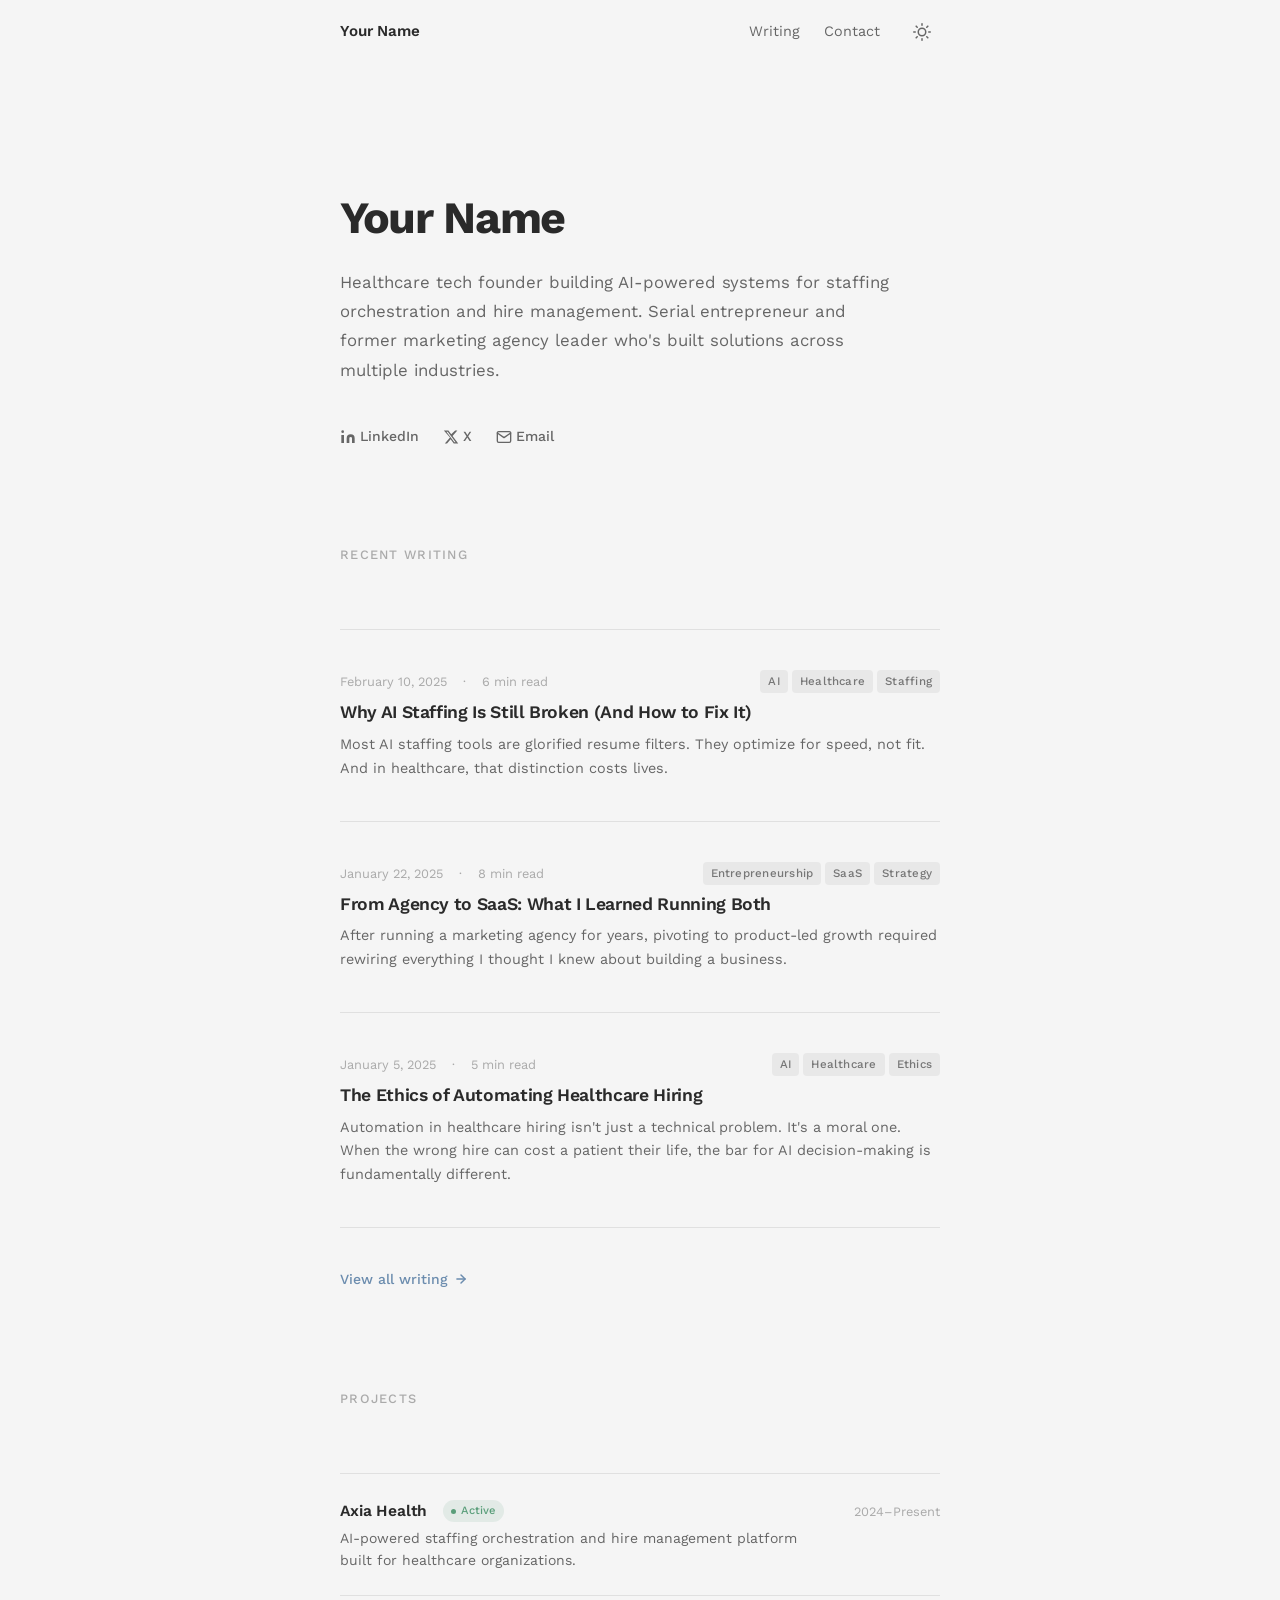
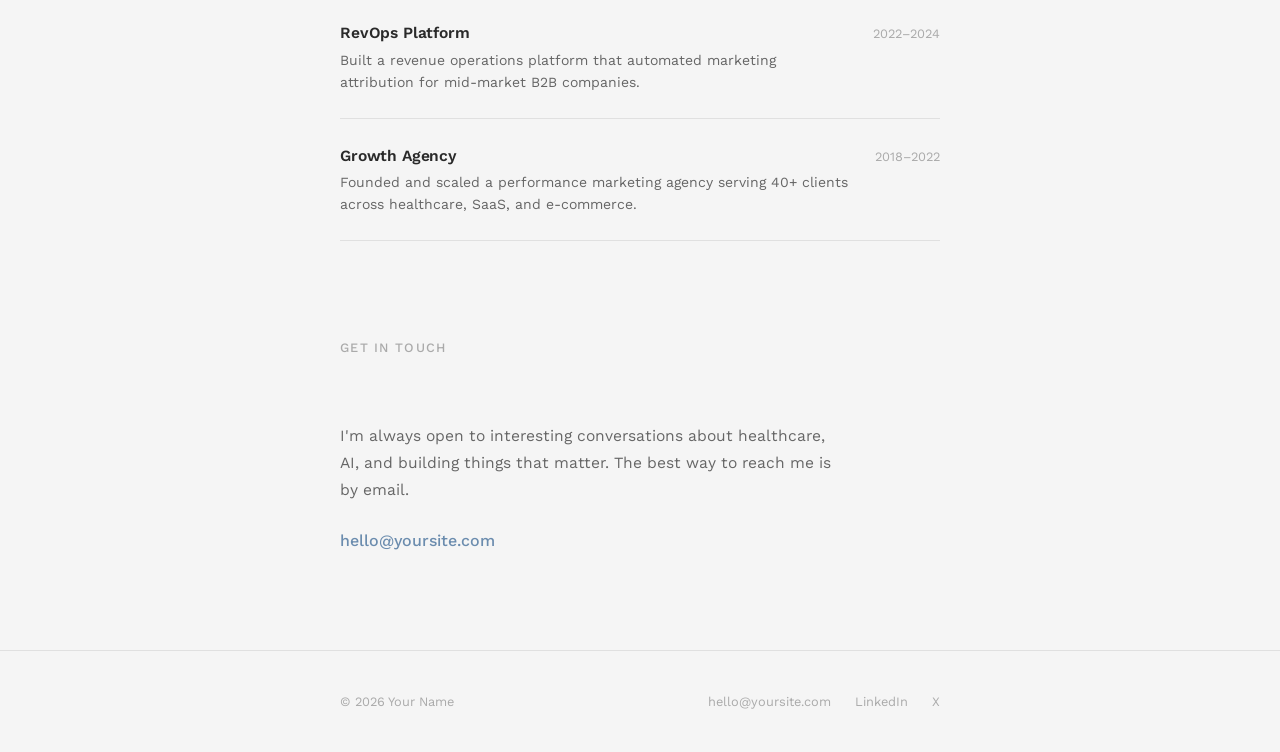
==== index.html @ 127fb951 "Initial commit: static personal website Static HTML/CSS/JS personal site with blog posts, dark/light" ====
<!DOCTYPE html>
<html lang="en" data-theme="dark">
<head>
  <meta charset="UTF-8" />
  <meta name="viewport" content="width=device-width, initial-scale=1.0" />
  <title>Your Name — Healthcare Tech Founder</title>
  <meta name="description" content="Healthcare tech founder building AI-powered systems for staffing orchestration and hire management. Serial entrepreneur and thought leader." />
  <meta property="og:title" content="Your Name — Healthcare Tech Founder" />
  <meta property="og:description" content="Healthcare tech founder building AI-powered systems for staffing orchestration and hire management." />
  <meta property="og:type" content="website" />
  <meta property="og:url" content="https://yoursite.com" />
  <meta name="twitter:card" content="summary" />
  <meta name="twitter:title" content="Your Name — Healthcare Tech Founder" />
  <meta name="twitter:description" content="Healthcare tech founder building AI-powered systems for staffing orchestration and hire management." />
  <link rel="preconnect" href="https://fonts.googleapis.com" />
  <link rel="preconnect" href="https://fonts.gstatic.com" crossorigin />
  <link href="https://fonts.googleapis.com/css2?family=Work+Sans:ital,wght@0,300;0,400;0,500;0,600;0,700;1,400&display=swap" rel="stylesheet" />
  <link rel="stylesheet" href="css/style.css" />
  <link rel="alternate" type="application/rss+xml" title="Your Name — Writing" href="/rss.xml" />
</head>
<body>

  <!-- HEADER -->
  <header class="site-header" id="site-header">
    <div class="header-inner">
      <a href="index.html" class="site-logo" aria-label="Home">Your Name</a>
      <nav class="site-nav" aria-label="Main navigation">
        <a href="writing.html" class="nav-link">Writing</a>
        <a href="#contact" class="nav-link">Contact</a>
        <button
          class="theme-toggle"
          id="theme-toggle"
          aria-label="Toggle dark/light mode"
          title="Toggle theme"
        >
          <span class="theme-icon theme-icon--moon" aria-hidden="true">
            <svg xmlns="http://www.w3.org/2000/svg" width="18" height="18" viewBox="0 0 24 24" fill="none" stroke="currentColor" stroke-width="2" stroke-linecap="round" stroke-linejoin="round"><path d="M21 12.79A9 9 0 1 1 11.21 3 7 7 0 0 0 21 12.79z"/></svg>
          </span>
          <span class="theme-icon theme-icon--sun" aria-hidden="true">
            <svg xmlns="http://www.w3.org/2000/svg" width="18" height="18" viewBox="0 0 24 24" fill="none" stroke="currentColor" stroke-width="2" stroke-linecap="round" stroke-linejoin="round"><circle cx="12" cy="12" r="5"/><line x1="12" y1="1" x2="12" y2="3"/><line x1="12" y1="21" x2="12" y2="23"/><line x1="4.22" y1="4.22" x2="5.64" y2="5.64"/><line x1="18.36" y1="18.36" x2="19.78" y2="19.78"/><line x1="1" y1="12" x2="3" y2="12"/><line x1="21" y1="12" x2="23" y2="12"/><line x1="4.22" y1="19.78" x2="5.64" y2="18.36"/><line x1="18.36" y1="5.64" x2="19.78" y2="4.22"/></svg>
          </span>
        </button>
      </nav>
    </div>
  </header>

  <!-- MAIN CONTENT -->
  <main class="main-content">

    <!-- HERO / ABOUT -->
    <section class="section section--hero" aria-labelledby="hero-name">
      <div class="container">
        <h1 class="hero-name" id="hero-name">Your Name</h1>
        <p class="hero-bio">
          Healthcare tech founder building AI-powered systems for staffing orchestration 
          and hire management. Serial entrepreneur and former marketing agency leader who's 
          built solutions across multiple industries.
        </p>
        <div class="social-links" aria-label="Social links">
          <a href="https://linkedin.com" class="social-link" target="_blank" rel="noopener noreferrer" aria-label="LinkedIn profile">
            <svg xmlns="http://www.w3.org/2000/svg" width="16" height="16" viewBox="0 0 24 24" fill="currentColor" aria-hidden="true"><path d="M16 8a6 6 0 0 1 6 6v7h-4v-7a2 2 0 0 0-2-2 2 2 0 0 0-2 2v7h-4v-7a6 6 0 0 1 6-6z"/><rect x="2" y="9" width="4" height="12"/><circle cx="4" cy="4" r="2"/></svg>
            LinkedIn
          </a>
          <a href="https://x.com" class="social-link" target="_blank" rel="noopener noreferrer" aria-label="X (Twitter) profile">
            <svg xmlns="http://www.w3.org/2000/svg" width="16" height="16" viewBox="0 0 24 24" fill="currentColor" aria-hidden="true"><path d="M18.244 2.25h3.308l-7.227 8.26 8.502 11.24H16.17l-4.714-6.231-5.401 6.231H2.746l7.73-8.835L1.254 2.25H8.08l4.253 5.622zm-1.161 17.52h1.833L7.084 4.126H5.117z"/></svg>
            X
          </a>
          <a href="mailto:hello@yoursite.com" class="social-link" aria-label="Send email">
            <svg xmlns="http://www.w3.org/2000/svg" width="16" height="16" viewBox="0 0 24 24" fill="none" stroke="currentColor" stroke-width="2" stroke-linecap="round" stroke-linejoin="round" aria-hidden="true"><path d="M4 4h16c1.1 0 2 .9 2 2v12c0 1.1-.9 2-2 2H4c-1.1 0-2-.9-2-2V6c0-1.1.9-2 2-2z"/><polyline points="22,6 12,13 2,6"/></svg>
            Email
          </a>
        </div>
      </div>
    </section>

    <!-- WRITING SECTION -->
    <section class="section section--writing" aria-labelledby="writing-heading">
      <div class="container">
        <h2 class="section-heading" id="writing-heading">Recent Writing</h2>
        <div class="posts-grid" id="posts-grid" aria-label="Recent blog posts">
          <!-- Posts loaded dynamically via JS -->
          <div class="posts-loading" aria-live="polite">Loading posts…</div>
        </div>
        <a href="writing.html" class="view-all-link" aria-label="View all writing posts">
          View all writing 
          <svg xmlns="http://www.w3.org/2000/svg" width="14" height="14" viewBox="0 0 24 24" fill="none" stroke="currentColor" stroke-width="2.5" stroke-linecap="round" stroke-linejoin="round" aria-hidden="true"><line x1="5" y1="12" x2="19" y2="12"/><polyline points="12 5 19 12 12 19"/></svg>
        </a>
      </div>
    </section>

    <!-- PROJECTS SECTION -->
    <section class="section section--projects" aria-labelledby="projects-heading">
      <div class="container">
        <h2 class="section-heading" id="projects-heading">Projects</h2>
        <div class="projects-list" id="projects-list" aria-label="Projects list">
          <!-- Projects loaded dynamically via JS -->
        </div>
      </div>
    </section>

    <!-- CONTACT SECTION -->
    <section class="section section--contact" id="contact" aria-labelledby="contact-heading">
      <div class="container">
        <h2 class="section-heading" id="contact-heading">Get in Touch</h2>
        <p class="contact-text">
          I'm always open to interesting conversations about healthcare, AI, and building things that matter. 
          The best way to reach me is by email.
        </p>
        <a href="mailto:hello@yoursite.com" class="contact-email">hello@yoursite.com</a>
      </div>
    </section>

  </main>

  <!-- FOOTER -->
  <footer class="site-footer" aria-label="Site footer">
    <div class="container">
      <div class="footer-inner">
        <p class="footer-copy">© <span id="footer-year"></span> Your Name</p>
        <div class="footer-links" aria-label="Footer links">
          <a href="mailto:hello@yoursite.com" class="footer-link">hello@yoursite.com</a>
          <a href="https://linkedin.com" class="footer-link" target="_blank" rel="noopener noreferrer">LinkedIn</a>
          <a href="https://x.com" class="footer-link" target="_blank" rel="noopener noreferrer">X</a>
        </div>
      </div>
    </div>
  </footer>

  <script src="js/main.js"></script>
</body>
</html>
---- css/style.css ----
/* ============================================================
   VARIABLES & THEME
   ============================================================ */

:root {
  --font-family: 'Work Sans', system-ui, -apple-system, sans-serif;

  /* Spacing */
  --space-xs:  0.25rem;
  --space-sm:  0.5rem;
  --space-md:  1rem;
  --space-lg:  1.5rem;
  --space-xl:  2.5rem;
  --space-2xl: 4rem;
  --space-3xl: 6rem;

  /* Layout */
  --max-width: 680px;
  --header-height: 64px;

  /* Transitions */
  --transition-fast: 150ms ease;
  --transition-base: 250ms ease;

  /* Accent */
  --accent: #6b8cae;
  --accent-hover: #8aadc8;
}

/* DARK THEME (default) */
[data-theme="dark"] {
  --bg:           #1a1a1a;
  --bg-elevated:  #222222;
  --border:       #2e2e2e;
  --text-primary: #e8e8e8;
  --text-secondary: #888888;
  --text-muted:   #555555;
  --tag-bg:       #252525;
  --tag-text:     #999999;
  --hover-bg:     #202020;
}

/* LIGHT THEME */
[data-theme="light"] {
  --bg:           #f5f5f5;
  --bg-elevated:  #efefef;
  --border:       #e0e0e0;
  --text-primary: #2a2a2a;
  --text-secondary: #666666;
  --text-muted:   #aaaaaa;
  --tag-bg:       #e8e8e8;
  --tag-text:     #777777;
  --hover-bg:     #ebebeb;
}

/* ============================================================
   RESET & BASE
   ============================================================ */

*, *::before, *::after {
  box-sizing: border-box;
  margin: 0;
  padding: 0;
}

html {
  scroll-behavior: smooth;
  font-size: 16px;
}

body {
  font-family: var(--font-family);
  background-color: var(--bg);
  color: var(--text-primary);
  line-height: 1.65;
  -webkit-font-smoothing: antialiased;
  -moz-osx-font-smoothing: grayscale;
  transition: background-color var(--transition-base), color var(--transition-base);
  min-height: 100vh;
}

a {
  color: inherit;
  text-decoration: none;
}

img, svg {
  display: block;
  max-width: 100%;
}

ul, ol {
  list-style: none;
}

button {
  cursor: pointer;
  background: none;
  border: none;
  font-family: inherit;
}

/* ============================================================
   LAYOUT UTILITIES
   ============================================================ */

.container {
  max-width: var(--max-width);
  margin: 0 auto;
  padding: 0 var(--space-xl);
}

@media (max-width: 600px) {
  .container {
    padding: 0 var(--space-lg);
  }
}

/* ============================================================
   HEADER
   ============================================================ */

.site-header {
  position: sticky;
  top: 0;
  z-index: 100;
  height: var(--header-height);
  background-color: var(--bg);
  border-bottom: 1px solid transparent;
  transition: border-color var(--transition-base), background-color var(--transition-base), backdrop-filter var(--transition-base);
}

.site-header.scrolled {
  border-color: var(--border);
  background-color: color-mix(in srgb, var(--bg) 88%, transparent);
  backdrop-filter: blur(12px);
  -webkit-backdrop-filter: blur(12px);
}

.header-inner {
  max-width: var(--max-width);
  margin: 0 auto;
  padding: 0 var(--space-xl);
  height: 100%;
  display: flex;
  align-items: center;
  justify-content: space-between;
}

@media (max-width: 600px) {
  .header-inner {
    padding: 0 var(--space-lg);
  }
}

.site-logo {
  font-size: 0.95rem;
  font-weight: 600;
  color: var(--text-primary);
  letter-spacing: -0.01em;
  transition: color var(--transition-fast);
}

.site-logo:hover {
  color: var(--accent);
}

.site-nav {
  display: flex;
  align-items: center;
  gap: var(--space-lg);
}

.nav-link {
  font-size: 0.9rem;
  font-weight: 400;
  color: var(--text-secondary);
  transition: color var(--transition-fast);
  position: relative;
}

.nav-link:hover,
.nav-link.active {
  color: var(--text-primary);
}

/* Theme Toggle */
.theme-toggle {
  display: flex;
  align-items: center;
  justify-content: center;
  width: 36px;
  height: 36px;
  border-radius: 8px;
  color: var(--text-secondary);
  transition: color var(--transition-fast), background-color var(--transition-fast);
}

.theme-toggle:hover {
  color: var(--text-primary);
  background-color: var(--tag-bg);
}

.theme-toggle:focus-visible {
  outline: 2px solid var(--accent);
  outline-offset: 2px;
}

.theme-icon {
  display: flex;
  align-items: center;
  justify-content: center;
}

/* Show moon in dark mode, sun in light mode */
[data-theme="dark"] .theme-icon--sun  { display: none; }
[data-theme="dark"] .theme-icon--moon { display: flex; }
[data-theme="light"] .theme-icon--moon { display: none; }
[data-theme="light"] .theme-icon--sun  { display: flex; }

/* ============================================================
   MAIN CONTENT
   ============================================================ */

.main-content {
  padding-top: var(--space-2xl);
}

/* ============================================================
   SECTIONS
   ============================================================ */

.section {
  padding: var(--space-3xl) 0;
}

.section + .section {
  padding-top: 0;
}

.section--hero {
  padding-top: var(--space-2xl);
  padding-bottom: var(--space-3xl);
}

.section-heading {
  font-size: 0.8rem;
  font-weight: 500;
  letter-spacing: 0.1em;
  text-transform: uppercase;
  color: var(--text-muted);
  margin-bottom: var(--space-2xl);
}

/* ============================================================
   HERO
   ============================================================ */

.hero-name {
  font-size: clamp(2rem, 6vw, 2.8rem);
  font-weight: 700;
  letter-spacing: -0.03em;
  line-height: 1.15;
  color: var(--text-primary);
  margin-bottom: var(--space-lg);
}

.hero-bio {
  font-size: 1.05rem;
  font-weight: 400;
  color: var(--text-secondary);
  line-height: 1.75;
  max-width: 560px;
  margin-bottom: var(--space-xl);
}

.social-links {
  display: flex;
  align-items: center;
  gap: var(--space-lg);
  flex-wrap: wrap;
}

.social-link {
  display: inline-flex;
  align-items: center;
  gap: var(--space-xs);
  font-size: 0.875rem;
  font-weight: 500;
  color: var(--text-secondary);
  transition: color var(--transition-fast);
}

.social-link:hover {
  color: var(--accent);
}

.social-link svg {
  flex-shrink: 0;
}

/* ============================================================
   POST CARDS
   ============================================================ */

.posts-grid {
  display: flex;
  flex-direction: column;
  gap: 0;
}

.post-card {
  display: block;
  padding: var(--space-xl) 0;
  border-bottom: 1px solid var(--border);
  transition: none;
}

.post-card:first-child {
  border-top: 1px solid var(--border);
}

.post-card-inner {
  transition: opacity var(--transition-fast);
}

.post-card:hover .post-card-inner {
  opacity: 0.72;
}

.post-card-meta {
  display: flex;
  align-items: center;
  gap: var(--space-md);
  margin-bottom: var(--space-sm);
  flex-wrap: wrap;
}

.post-date {
  font-size: 0.8rem;
  color: var(--text-muted);
  font-weight: 400;
}

.post-read-time {
  font-size: 0.8rem;
  color: var(--text-muted);
  font-weight: 400;
}

.post-read-time::before {
  content: '·';
  margin-right: var(--space-md);
}

.post-tags {
  display: flex;
  align-items: center;
  gap: var(--space-xs);
  flex-wrap: wrap;
  margin-left: auto;
}

.post-tag {
  font-size: 0.72rem;
  font-weight: 500;
  color: var(--tag-text);
  background-color: var(--tag-bg);
  padding: 2px 8px;
  border-radius: 4px;
  letter-spacing: 0.02em;
}

.post-title {
  font-size: 1.1rem;
  font-weight: 600;
  color: var(--text-primary);
  letter-spacing: -0.02em;
  line-height: 1.35;
  margin-bottom: var(--space-sm);
  transition: color var(--transition-fast);
}

.post-card:hover .post-title {
  color: var(--accent);
}

.post-excerpt {
  font-size: 0.9rem;
  color: var(--text-secondary);
  line-height: 1.65;
}

/* View all link */
.view-all-link {
  display: inline-flex;
  align-items: center;
  gap: 6px;
  margin-top: var(--space-xl);
  font-size: 0.875rem;
  font-weight: 500;
  color: var(--accent);
  transition: color var(--transition-fast), gap var(--transition-fast);
}

.view-all-link:hover {
  color: var(--accent-hover);
  gap: 10px;
}

/* Loading state */
.posts-loading {
  color: var(--text-muted);
  font-size: 0.875rem;
  padding: var(--space-xl) 0;
}

/* ============================================================
   PROJECTS
   ============================================================ */

.projects-list {
  display: flex;
  flex-direction: column;
  gap: 0;
}

.project-item {
  display: flex;
  align-items: baseline;
  justify-content: space-between;
  padding: var(--space-lg) 0;
  border-bottom: 1px solid var(--border);
  gap: var(--space-lg);
  transition: opacity var(--transition-fast);
}

.project-item:first-child {
  border-top: 1px solid var(--border);
}

.project-left {
  flex: 1;
  min-width: 0;
}

.project-name-wrap {
  display: flex;
  align-items: center;
  gap: var(--space-sm);
  margin-bottom: 4px;
}

.project-name {
  font-size: 0.975rem;
  font-weight: 600;
  color: var(--text-primary);
  letter-spacing: -0.01em;
}

.project-link-icon {
  display: inline-flex;
  align-items: center;
  color: var(--text-muted);
  transition: color var(--transition-fast);
  flex-shrink: 0;
}

.project-item-link:hover .project-name {
  color: var(--accent);
}

.project-item-link:hover .project-link-icon {
  color: var(--accent);
}

.project-item-link {
  display: block;
  transition: opacity var(--transition-fast);
}

.project-description {
  font-size: 0.875rem;
  color: var(--text-secondary);
  line-height: 1.55;
}

.project-year {
  font-size: 0.8rem;
  color: var(--text-muted);
  font-weight: 400;
  white-space: nowrap;
  flex-shrink: 0;
}

.project-active-badge {
  display: inline-flex;
  align-items: center;
  gap: 5px;
  font-size: 0.7rem;
  font-weight: 500;
  color: #5a9e7a;
  background: rgba(90, 158, 122, 0.12);
  padding: 2px 8px;
  border-radius: 20px;
  margin-left: var(--space-sm);
  letter-spacing: 0.02em;
}

.project-active-badge::before {
  content: '';
  width: 5px;
  height: 5px;
  border-radius: 50%;
  background: #5a9e7a;
  flex-shrink: 0;
}

/* ============================================================
   CONTACT SECTION
   ============================================================ */

.section--contact {
  padding-bottom: var(--space-3xl);
}

.contact-text {
  font-size: 0.975rem;
  color: var(--text-secondary);
  line-height: 1.75;
  max-width: 500px;
  margin-bottom: var(--space-lg);
}

.contact-email {
  font-size: 1rem;
  font-weight: 500;
  color: var(--accent);
  transition: color var(--transition-fast);
}

.contact-email:hover {
  color: var(--accent-hover);
  text-decoration: underline;
  text-underline-offset: 3px;
}

/* ============================================================
   FOOTER
   ============================================================ */

.site-footer {
  border-top: 1px solid var(--border);
  padding: var(--space-xl) 0;
  background-color: var(--bg);
}

.footer-inner {
  display: flex;
  align-items: center;
  justify-content: space-between;
  gap: var(--space-md);
  flex-wrap: wrap;
}

.footer-copy {
  font-size: 0.8rem;
  color: var(--text-muted);
}

.footer-links {
  display: flex;
  align-items: center;
  gap: var(--space-lg);
}

.footer-link {
  font-size: 0.8rem;
  color: var(--text-muted);
  transition: color var(--transition-fast);
}

.footer-link:hover {
  color: var(--accent);
}

/* ============================================================
   BLOG POST PAGE
   ============================================================ */

.post-header {
  padding-top: var(--space-2xl);
  padding-bottom: var(--space-xl);
}

.back-link {
  display: inline-flex;
  align-items: center;
  gap: 6px;
  font-size: 0.875rem;
  color: var(--text-muted);
  margin-bottom: var(--space-2xl);
  transition: color var(--transition-fast);
}

.back-link:hover {
  color: var(--accent);
}

.back-link svg {
  transition: transform var(--transition-fast);
}

.back-link:hover svg {
  transform: translateX(-3px);
}

.post-header-title {
  font-size: clamp(1.6rem, 4vw, 2.2rem);
  font-weight: 700;
  letter-spacing: -0.03em;
  line-height: 1.2;
  color: var(--text-primary);
  margin-bottom: var(--space-lg);
}

.post-header-meta {
  display: flex;
  align-items: center;
  gap: var(--space-md);
  flex-wrap: wrap;
  color: var(--text-muted);
  font-size: 0.875rem;
}

.post-header-tags {
  display: flex;
  gap: var(--space-xs);
  margin-top: var(--space-md);
  flex-wrap: wrap;
}

/* Post Body */
.post-body {
  padding-bottom: var(--space-3xl);
}

.post-content {
  font-size: 1rem;
  line-height: 1.8;
  color: var(--text-secondary);
}

.post-content p {
  margin-bottom: var(--space-lg);
}

.post-content h2 {
  font-size: 1.35rem;
  font-weight: 650;
  letter-spacing: -0.02em;
  color: var(--text-primary);
  margin-top: var(--space-2xl);
  margin-bottom: var(--space-md);
  line-height: 1.3;
}

.post-content h3 {
  font-size: 1.1rem;
  font-weight: 600;
  letter-spacing: -0.01em;
  color: var(--text-primary);
  margin-top: var(--space-xl);
  margin-bottom: var(--space-sm);
  line-height: 1.4;
}

.post-content ul,
.post-content ol {
  margin-bottom: var(--space-lg);
  padding-left: var(--space-xl);
}

.post-content ul { list-style: disc; }
.post-content ol { list-style: decimal; }

.post-content li {
  margin-bottom: var(--space-sm);
}

.post-content strong {
  font-weight: 600;
  color: var(--text-primary);
}

.post-content em {
  font-style: italic;
}

.post-content a {
  color: var(--accent);
  text-decoration: underline;
  text-underline-offset: 3px;
  text-decoration-color: transparent;
  transition: text-decoration-color var(--transition-fast);
}

.post-content a:hover {
  text-decoration-color: var(--accent);
}

.post-content blockquote {
  border-left: 3px solid var(--border);
  padding-left: var(--space-lg);
  margin: var(--space-xl) 0;
  color: var(--text-secondary);
  font-style: italic;
}

.post-content code {
  font-family: 'SF Mono', 'Fira Code', 'Fira Mono', monospace;
  font-size: 0.875em;
  background: var(--tag-bg);
  padding: 2px 6px;
  border-radius: 4px;
  color: var(--text-primary);
}

.post-content pre {
  background: var(--bg-elevated);
  border: 1px solid var(--border);
  border-radius: 8px;
  padding: var(--space-lg);
  overflow-x: auto;
  margin: var(--space-xl) 0;
}

.post-content pre code {
  background: none;
  padding: 0;
  font-size: 0.875rem;
}

.post-divider {
  border: none;
  border-top: 1px solid var(--border);
  margin: var(--space-2xl) 0;
}

/* Share buttons */
.post-share {
  display: flex;
  align-items: center;
  gap: var(--space-md);
  flex-wrap: wrap;
  margin-bottom: var(--space-2xl);
}

.post-share-label {
  font-size: 0.8rem;
  font-weight: 500;
  color: var(--text-muted);
  letter-spacing: 0.05em;
  text-transform: uppercase;
}

.share-btn {
  display: inline-flex;
  align-items: center;
  gap: 6px;
  font-size: 0.8rem;
  font-weight: 500;
  color: var(--text-secondary);
  background: var(--tag-bg);
  border: 1px solid var(--border);
  padding: 6px 14px;
  border-radius: 6px;
  transition: color var(--transition-fast), background-color var(--transition-fast);
}

.share-btn:hover {
  color: var(--text-primary);
  background-color: var(--hover-bg);
}

.share-btn.copied {
  color: #5a9e7a;
}

/* Post navigation */
.post-nav {
  display: grid;
  grid-template-columns: 1fr 1fr;
  gap: var(--space-lg);
}

.post-nav-item {
  display: block;
  padding: var(--space-lg);
  border: 1px solid var(--border);
  border-radius: 8px;
  transition: border-color var(--transition-fast), background-color var(--transition-fast);
}

.post-nav-item:hover {
  border-color: var(--accent);
  background-color: var(--bg-elevated);
}

.post-nav-item--next {
  text-align: right;
}

.post-nav-label {
  font-size: 0.75rem;
  color: var(--text-muted);
  font-weight: 500;
  text-transform: uppercase;
  letter-spacing: 0.08em;
  display: block;
  margin-bottom: 4px;
}

.post-nav-title {
  font-size: 0.9rem;
  font-weight: 500;
  color: var(--text-primary);
  line-height: 1.4;
}

@media (max-width: 500px) {
  .post-nav {
    grid-template-columns: 1fr;
  }
  .post-nav-item--next {
    text-align: left;
  }
}

/* ============================================================
   WRITING ARCHIVE PAGE
   ============================================================ */

.archive-header {
  padding-top: var(--space-2xl);
  padding-bottom: var(--space-xl);
}

.archive-title {
  font-size: clamp(1.6rem, 4vw, 2.2rem);
  font-weight: 700;
  letter-spacing: -0.03em;
  color: var(--text-primary);
  margin-bottom: var(--space-md);
}

.archive-subtitle {
  font-size: 0.975rem;
  color: var(--text-secondary);
  line-height: 1.65;
}

/* Tag filter */
.tag-filter {
  display: flex;
  align-items: center;
  gap: var(--space-sm);
  flex-wrap: wrap;
  padding: var(--space-lg) 0;
  border-bottom: 1px solid var(--border);
  margin-bottom: var(--space-xl);
}

.tag-filter-label {
  font-size: 0.78rem;
  color: var(--text-muted);
  font-weight: 500;
  text-transform: uppercase;
  letter-spacing: 0.08em;
  margin-right: var(--space-xs);
}

.tag-filter-btn {
  font-size: 0.78rem;
  font-weight: 500;
  color: var(--tag-text);
  background: var(--tag-bg);
  padding: 4px 10px;
  border-radius: 4px;
  transition: color var(--transition-fast), background-color var(--transition-fast);
  letter-spacing: 0.02em;
}

.tag-filter-btn:hover,
.tag-filter-btn.active {
  color: var(--text-primary);
  background: var(--accent);
  color: #ffffff;
}

.archive-posts {
  padding-bottom: var(--space-3xl);
}

/* ============================================================
   FOCUS STYLES (Accessibility)
   ============================================================ */

a:focus-visible,
button:focus-visible {
  outline: 2px solid var(--accent);
  outline-offset: 3px;
  border-radius: 3px;
}

/* ============================================================
   ANIMATIONS
   ============================================================ */

@keyframes fadeInUp {
  from {
    opacity: 0;
    transform: translateY(16px);
  }
  to {
    opacity: 1;
    transform: translateY(0);
  }
}

.fade-in {
  animation: fadeInUp 0.4s ease both;
}

.fade-in-delay-1 { animation-delay: 0.05s; }
.fade-in-delay-2 { animation-delay: 0.1s; }
.fade-in-delay-3 { animation-delay: 0.15s; }
.fade-in-delay-4 { animation-delay: 0.2s; }

/* Respect reduced motion */
@media (prefers-reduced-motion: reduce) {
  *, *::before, *::after {
    animation-duration: 0.01ms !important;
    transition-duration: 0.01ms !important;
  }
}

/* ============================================================
   RESPONSIVE
   ============================================================ */

@media (max-width: 640px) {
  .section {
    padding: var(--space-2xl) 0;
  }

  .post-card-meta {
    flex-wrap: wrap;
    gap: var(--space-xs);
  }

  .post-tags {
    margin-left: 0;
    margin-top: var(--space-xs);
    width: 100%;
  }

  .project-item {
    flex-direction: column;
    gap: var(--space-xs);
  }

  .project-year {
    margin-top: 2px;
  }

  .tag-filter {
    gap: var(--space-xs);
  }

  .post-header-meta {
    flex-direction: column;
    align-items: flex-start;
    gap: var(--space-xs);
  }

  .footer-inner {
    flex-direction: column;
    align-items: flex-start;
    gap: var(--space-md);
  }
}
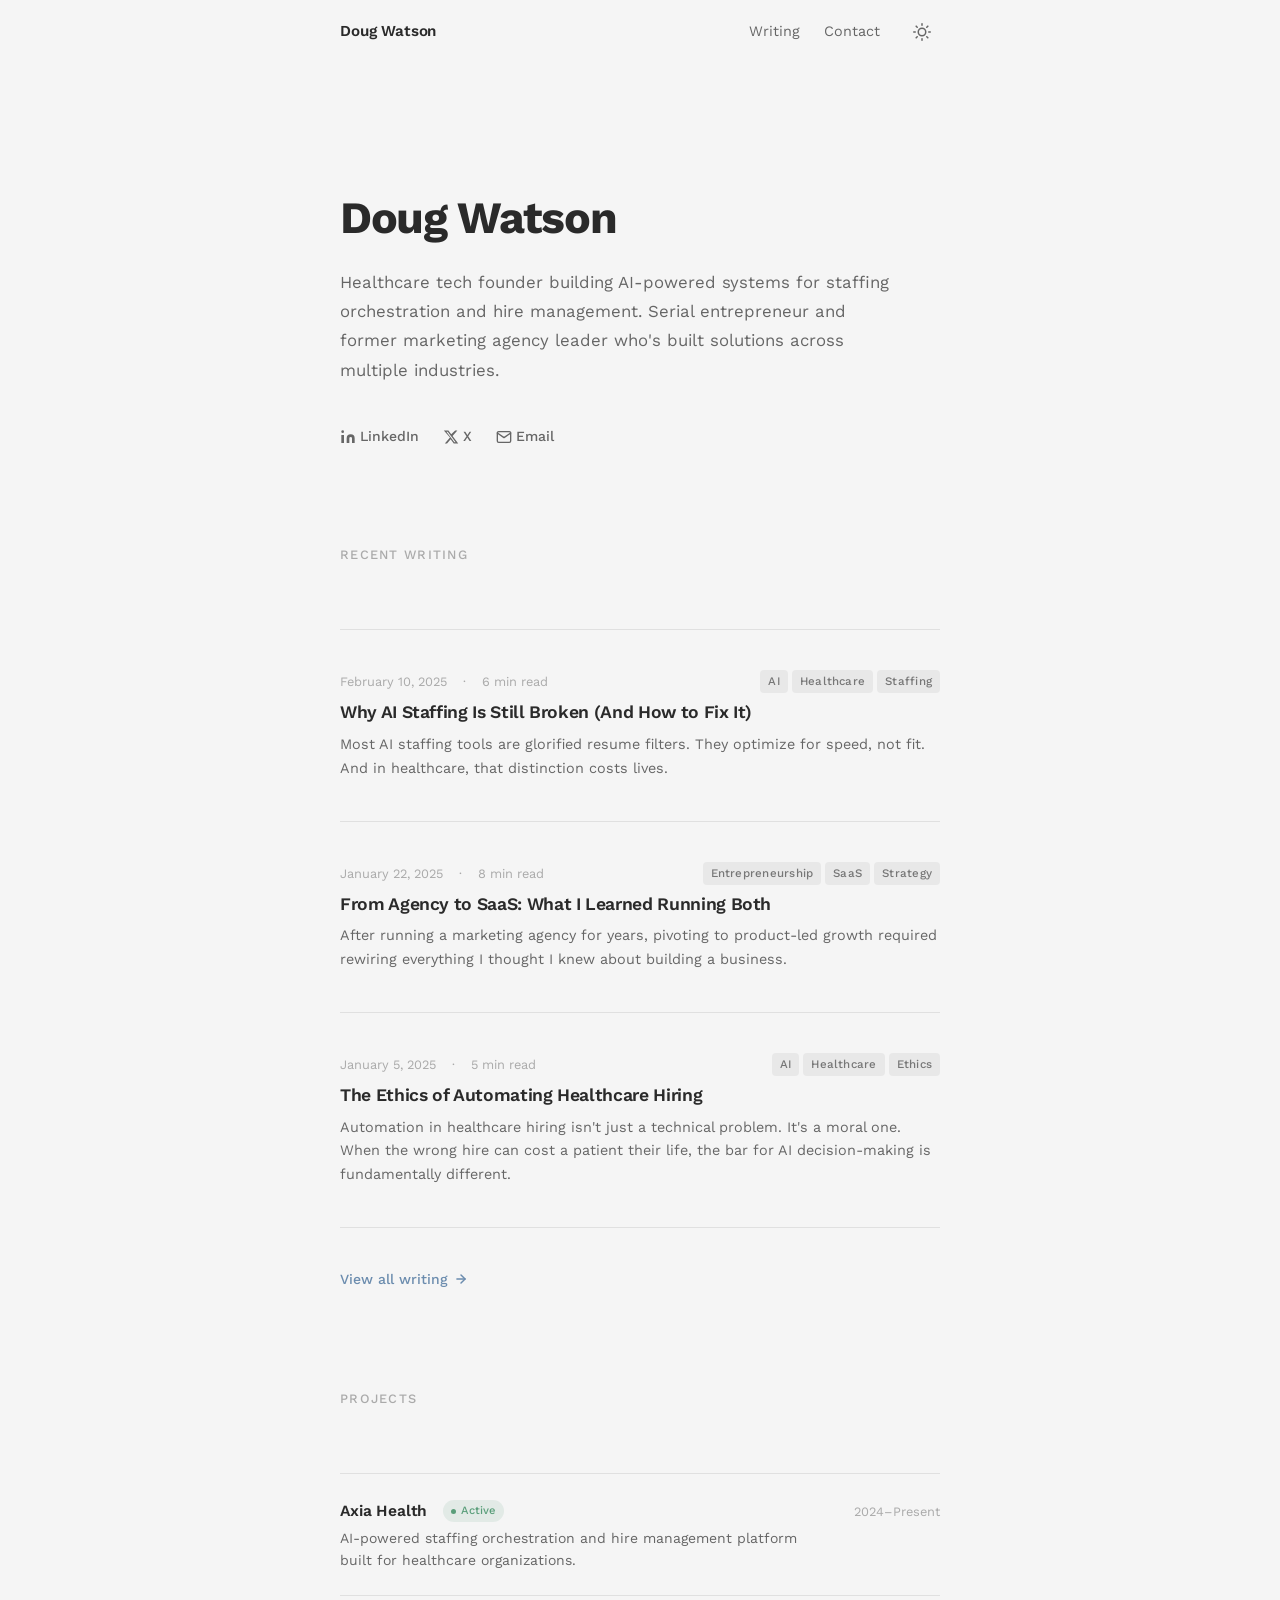
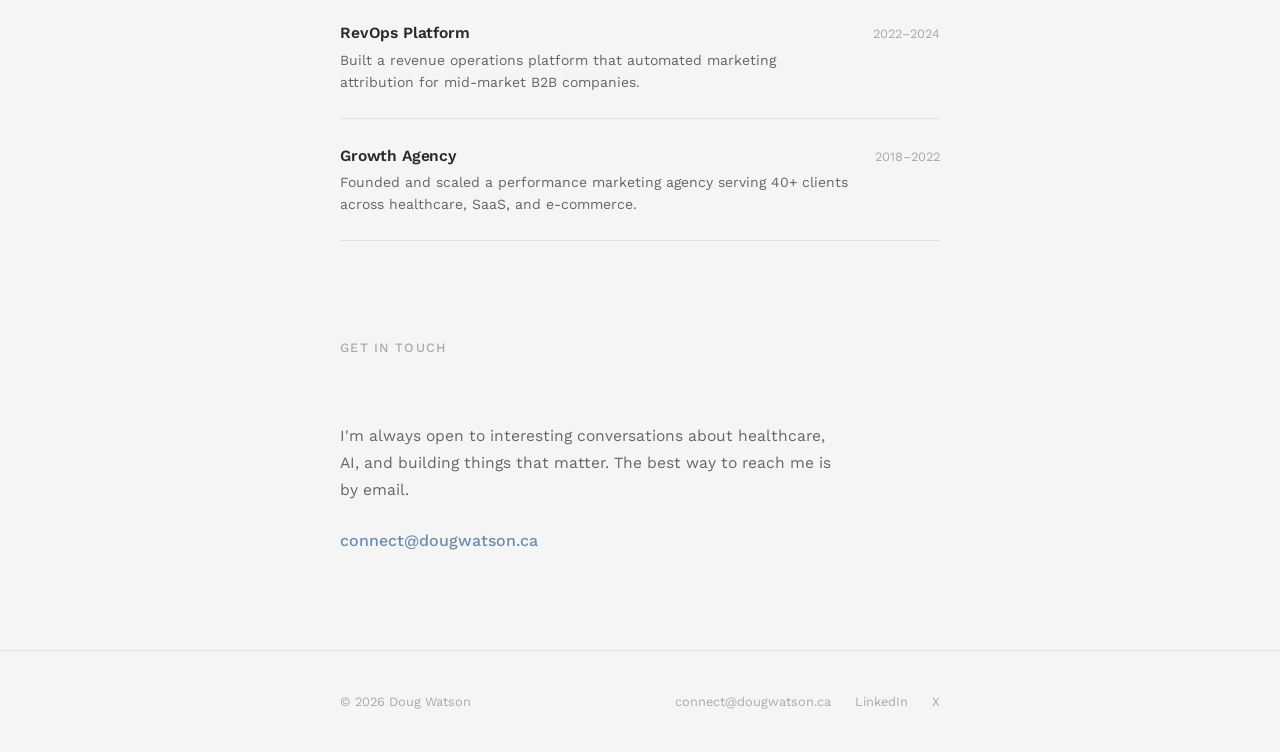
==== commit ce1b0f3a: "Replace placeholder content with real info Name, email, LinkedIn, X, and site URL updated across all" ====
--- a/index.html
+++ b/index.html
@@ -3,27 +3,27 @@
 <head>
   <meta charset="UTF-8" />
   <meta name="viewport" content="width=device-width, initial-scale=1.0" />
-  <title>Your Name — Healthcare Tech Founder</title>
+  <title>Doug Watson — Healthcare Tech Founder</title>
   <meta name="description" content="Healthcare tech founder building AI-powered systems for staffing orchestration and hire management. Serial entrepreneur and thought leader." />
-  <meta property="og:title" content="Your Name — Healthcare Tech Founder" />
+  <meta property="og:title" content="Doug Watson — Healthcare Tech Founder" />
   <meta property="og:description" content="Healthcare tech founder building AI-powered systems for staffing orchestration and hire management." />
   <meta property="og:type" content="website" />
-  <meta property="og:url" content="https://yoursite.com" />
+  <meta property="og:url" content="https://dougwatson.ca" />
   <meta name="twitter:card" content="summary" />
-  <meta name="twitter:title" content="Your Name — Healthcare Tech Founder" />
+  <meta name="twitter:title" content="Doug Watson — Healthcare Tech Founder" />
   <meta name="twitter:description" content="Healthcare tech founder building AI-powered systems for staffing orchestration and hire management." />
   <link rel="preconnect" href="https://fonts.googleapis.com" />
   <link rel="preconnect" href="https://fonts.gstatic.com" crossorigin />
   <link href="https://fonts.googleapis.com/css2?family=Work+Sans:ital,wght@0,300;0,400;0,500;0,600;0,700;1,400&display=swap" rel="stylesheet" />
   <link rel="stylesheet" href="css/style.css" />
-  <link rel="alternate" type="application/rss+xml" title="Your Name — Writing" href="/rss.xml" />
+  <link rel="alternate" type="application/rss+xml" title="Doug Watson — Writing" href="/rss.xml" />
 </head>
 <body>
 
   <!-- HEADER -->
   <header class="site-header" id="site-header">
     <div class="header-inner">
-      <a href="index.html" class="site-logo" aria-label="Home">Your Name</a>
+      <a href="index.html" class="site-logo" aria-label="Home">Doug Watson</a>
       <nav class="site-nav" aria-label="Main navigation">
         <a href="writing.html" class="nav-link">Writing</a>
         <a href="#contact" class="nav-link">Contact</a>
@@ -50,22 +50,22 @@
     <!-- HERO / ABOUT -->
     <section class="section section--hero" aria-labelledby="hero-name">
       <div class="container">
-        <h1 class="hero-name" id="hero-name">Your Name</h1>
+        <h1 class="hero-name" id="hero-name">Doug Watson</h1>
         <p class="hero-bio">
           Healthcare tech founder building AI-powered systems for staffing orchestration 
           and hire management. Serial entrepreneur and former marketing agency leader who's 
           built solutions across multiple industries.
         </p>
         <div class="social-links" aria-label="Social links">
-          <a href="https://linkedin.com" class="social-link" target="_blank" rel="noopener noreferrer" aria-label="LinkedIn profile">
+          <a href="https://www.linkedin.com/in/dougthewatson/" class="social-link" target="_blank" rel="noopener noreferrer" aria-label="LinkedIn profile">
             <svg xmlns="http://www.w3.org/2000/svg" width="16" height="16" viewBox="0 0 24 24" fill="currentColor" aria-hidden="true"><path d="M16 8a6 6 0 0 1 6 6v7h-4v-7a2 2 0 0 0-2-2 2 2 0 0 0-2 2v7h-4v-7a6 6 0 0 1 6-6z"/><rect x="2" y="9" width="4" height="12"/><circle cx="4" cy="4" r="2"/></svg>
             LinkedIn
           </a>
-          <a href="https://x.com" class="social-link" target="_blank" rel="noopener noreferrer" aria-label="X (Twitter) profile">
+          <a href="https://x.com/DougTheWatson" class="social-link" target="_blank" rel="noopener noreferrer" aria-label="X (Twitter) profile">
             <svg xmlns="http://www.w3.org/2000/svg" width="16" height="16" viewBox="0 0 24 24" fill="currentColor" aria-hidden="true"><path d="M18.244 2.25h3.308l-7.227 8.26 8.502 11.24H16.17l-4.714-6.231-5.401 6.231H2.746l7.73-8.835L1.254 2.25H8.08l4.253 5.622zm-1.161 17.52h1.833L7.084 4.126H5.117z"/></svg>
             X
           </a>
-          <a href="mailto:hello@yoursite.com" class="social-link" aria-label="Send email">
+          <a href="mailto:connect@dougwatson.ca" class="social-link" aria-label="Send email">
             <svg xmlns="http://www.w3.org/2000/svg" width="16" height="16" viewBox="0 0 24 24" fill="none" stroke="currentColor" stroke-width="2" stroke-linecap="round" stroke-linejoin="round" aria-hidden="true"><path d="M4 4h16c1.1 0 2 .9 2 2v12c0 1.1-.9 2-2 2H4c-1.1 0-2-.9-2-2V6c0-1.1.9-2 2-2z"/><polyline points="22,6 12,13 2,6"/></svg>
             Email
           </a>
@@ -106,7 +106,7 @@
           I'm always open to interesting conversations about healthcare, AI, and building things that matter. 
           The best way to reach me is by email.
         </p>
-        <a href="mailto:hello@yoursite.com" class="contact-email">hello@yoursite.com</a>
+        <a href="mailto:connect@dougwatson.ca" class="contact-email">connect@dougwatson.ca</a>
       </div>
     </section>
 
@@ -116,11 +116,11 @@
   <footer class="site-footer" aria-label="Site footer">
     <div class="container">
       <div class="footer-inner">
-        <p class="footer-copy">© <span id="footer-year"></span> Your Name</p>
+        <p class="footer-copy">© <span id="footer-year"></span> Doug Watson</p>
         <div class="footer-links" aria-label="Footer links">
-          <a href="mailto:hello@yoursite.com" class="footer-link">hello@yoursite.com</a>
-          <a href="https://linkedin.com" class="footer-link" target="_blank" rel="noopener noreferrer">LinkedIn</a>
-          <a href="https://x.com" class="footer-link" target="_blank" rel="noopener noreferrer">X</a>
+          <a href="mailto:connect@dougwatson.ca" class="footer-link">connect@dougwatson.ca</a>
+          <a href="https://www.linkedin.com/in/dougthewatson/" class="footer-link" target="_blank" rel="noopener noreferrer">LinkedIn</a>
+          <a href="https://x.com/DougTheWatson" class="footer-link" target="_blank" rel="noopener noreferrer">X</a>
         </div>
       </div>
     </div>
